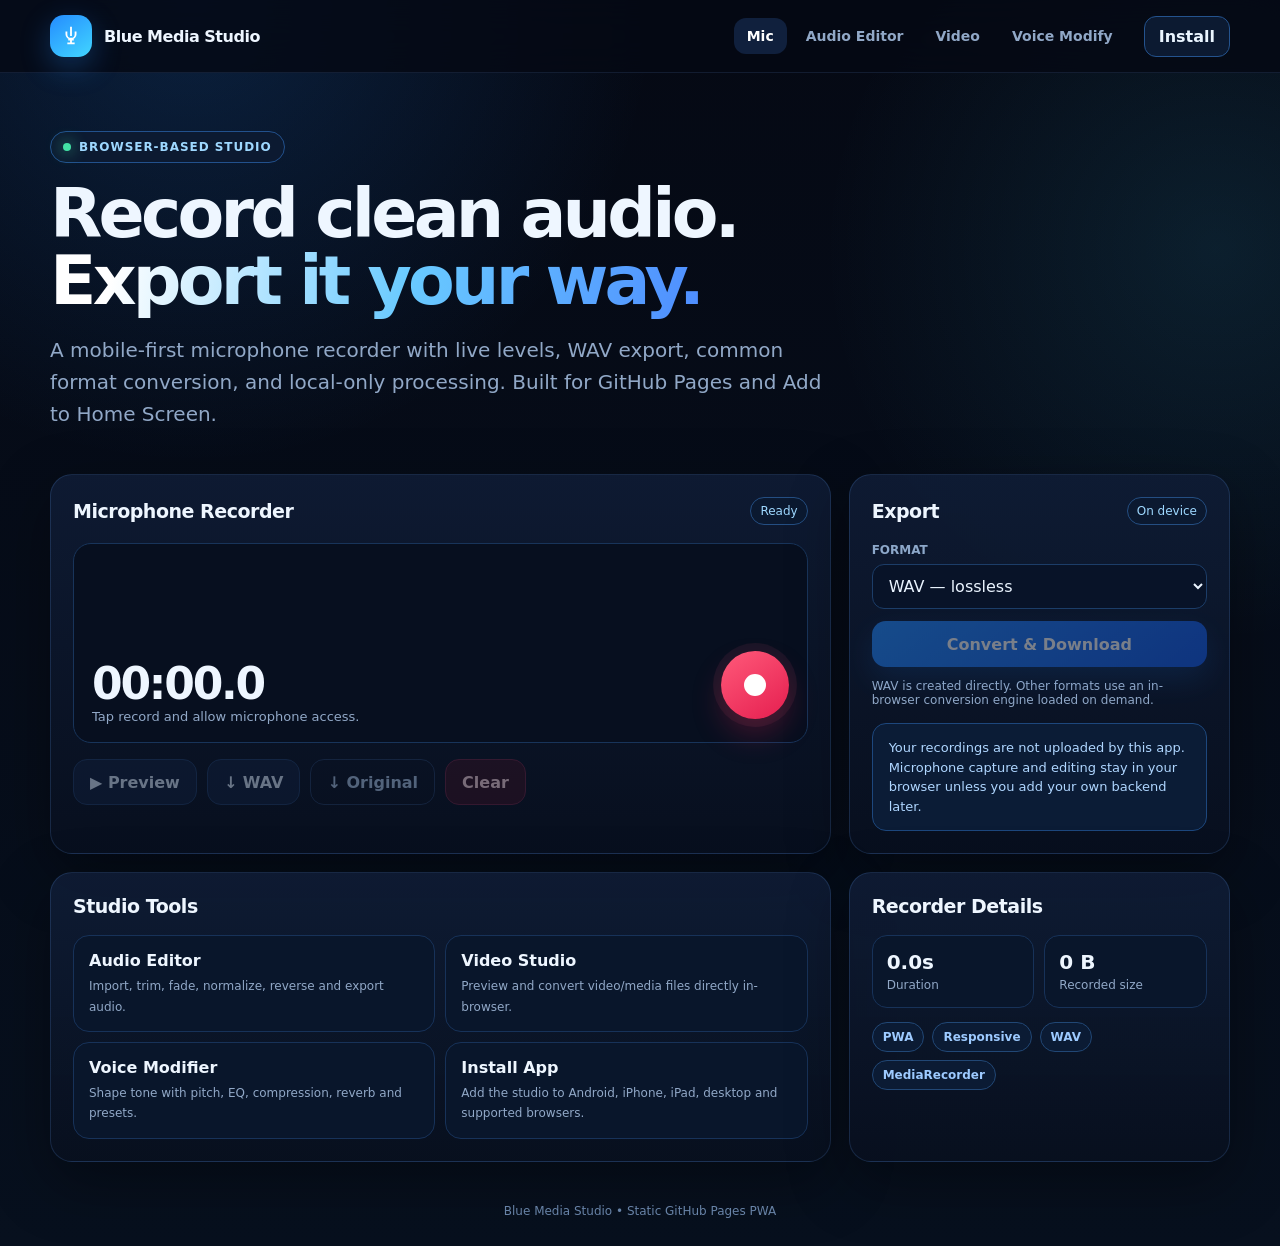
==== index.html @ 18052984 "Add files via upload" ====
<!doctype html><html lang="en"><head><meta charset="utf-8"><meta name="viewport" content="width=device-width,initial-scale=1,viewport-fit=cover"><meta name="theme-color" content="#07101e"><meta name="apple-mobile-web-app-capable" content="yes"><meta name="apple-mobile-web-app-status-bar-style" content="black-translucent"><meta name="apple-mobile-web-app-title" content="Blue Studio"><link rel="manifest" href="manifest.webmanifest"><link rel="icon" href="assets/icon.svg"><link rel="apple-touch-icon" href="assets/apple-touch-icon.png"><link rel="stylesheet" href="styles.css"><title>Blue Media Studio — Mic Recorder</title></head><body>
<header class="topbar"><div class="shell topbar-in"><a class="brand" href="index.html"><span class="logo"><svg viewBox="0 0 24 24" fill="none" stroke="white" stroke-width="2"><path d="M12 2v10m-5-5v3a5 5 0 0 0 10 0V7m-8 9h6m-3 0v4m-4 0h8"/></svg></span><span>Blue Media Studio</span></a><nav class="nav"><a class="active" href="index.html">Mic</a><a href="audio.html">Audio Editor</a><a href="video.html">Video</a><a href="voice.html">Voice Modify</a></nav><button class="install-btn" onclick="openInstall()">Install</button></div></header>
<main class="shell"><section class="hero"><span class="eyebrow"><span class="dot"></span>Browser-based studio</span><h1>Record clean audio. <span class="grad">Export it your way.</span></h1><p class="lead">A mobile-first microphone recorder with live levels, WAV export, common format conversion, and local-only processing. Built for GitHub Pages and Add to Home Screen.</p></section>
<section class="grid"><div class="card main-card"><div class="section-title"><h2>Microphone Recorder</h2><span class="badge" id="recFormat">Ready</span></div><div class="meter-wrap"><div class="meter" id="meter"></div><div class="row" style="justify-content:space-between"><div><div class="time" id="timer">00:00.0</div><div class="status" id="recStatus">Tap record and allow microphone access.</div></div><button class="btn record" id="recordBtn" aria-label="Start recording"><span class="inner"></span></button></div></div><div class="controls"><button class="btn secondary" id="playBtn" disabled>▶ Preview</button><button class="btn secondary" id="wavBtn" disabled>↓ WAV</button><button class="btn ghost" id="downloadNative" disabled>↓ Original</button><button class="btn danger" id="clearBtn" disabled>Clear</button></div><audio id="preview" controls style="width:100%;margin-top:16px;display:none"></audio></div>
<aside class="card side-card"><div class="section-title"><h2>Export</h2><span class="badge">On device</span></div><div class="field"><label>FORMAT</label><select id="exportFormat"><option value="wav">WAV — lossless</option><option value="mp3">MP3</option><option value="m4a">M4A / AAC</option><option value="flac">FLAC</option><option value="ogg">OGG</option><option value="opus">OPUS</option><option value="webm">WEBM</option></select></div><button class="btn primary" id="convertBtn" disabled style="width:100%;margin-top:12px">Convert & Download</button><p class="mini" id="convertStatus" style="margin:12px 0 0">WAV is created directly. Other formats use an in-browser conversion engine loaded on demand.</p><div class="note" style="margin-top:16px">Your recordings are not uploaded by this app. Microphone capture and editing stay in your browser unless you add your own backend later.</div></aside></section>
<section class="grid" style="margin-top:18px"><div class="card main-card"><div class="section-title"><h2>Studio Tools</h2></div><div class="quick-links"><a class="quick" href="audio.html"><b>Audio Editor</b><span>Import, trim, fade, normalize, reverse and export audio.</span></a><a class="quick" href="video.html"><b>Video Studio</b><span>Preview and convert video/media files directly in-browser.</span></a><a class="quick" href="voice.html"><b>Voice Modifier</b><span>Shape tone with pitch, EQ, compression, reverb and presets.</span></a><a class="quick" onclick="openInstall()" href="#"><b>Install App</b><span>Add the studio to Android, iPhone, iPad, desktop and supported browsers.</span></a></div></div><aside class="card side-card"><div class="section-title"><h2>Recorder Details</h2></div><div class="stat-grid"><div class="stat"><b id="durationStat">0.0s</b><span>Duration</span></div><div class="stat"><b id="sizeStat">0 B</b><span>Recorded size</span></div></div><div class="chips" style="margin-top:14px"><span class="chip">PWA</span><span class="chip">Responsive</span><span class="chip">WAV</span><span class="chip">MediaRecorder</span></div></aside></section></main><footer class="footer shell">Blue Media Studio • Static GitHub Pages PWA</footer>
<div class="modal" id="installModal"><div class="modal-card"><h3>Add Blue Media Studio to your device</h3><div id="installText"></div><div class="controls"><button class="btn primary" id="installNow">Install App</button><button class="btn ghost" id="closeInstall">Close</button></div></div></div>
<script src="common.js"></script><script src="recorder.js"></script></body></html>
---- styles.css ----
:root{--bg:#050914;--panel:#0a1327;--panel2:#0f1c35;--line:#1b3157;--text:#eef6ff;--muted:#91a8c7;--blue:#248cff;--cyan:#42d6ff;--blue2:#155be7;--danger:#ff5a7a;--good:#43e1a5;--shadow:0 20px 60px rgba(0,0,0,.35);--radius:22px}
*{box-sizing:border-box}html{background:var(--bg);scroll-behavior:smooth}body{margin:0;min-height:100vh;font-family:Inter,ui-sans-serif,system-ui,-apple-system,BlinkMacSystemFont,"Segoe UI",sans-serif;color:var(--text);background:radial-gradient(circle at 15% 0%,rgba(36,140,255,.18),transparent 28%),radial-gradient(circle at 95% 20%,rgba(66,214,255,.10),transparent 25%),linear-gradient(180deg,#050914 0%,#07101e 100%);padding-bottom:env(safe-area-inset-bottom)}
a{color:inherit;text-decoration:none}button,input,select{font:inherit}.shell{width:min(1180px,calc(100% - 28px));margin:0 auto}.topbar{position:sticky;top:0;z-index:50;background:rgba(5,9,20,.82);backdrop-filter:blur(18px);border-bottom:1px solid rgba(116,173,255,.12);padding-top:env(safe-area-inset-top)}.topbar-in{min-height:72px;display:flex;align-items:center;gap:18px}.brand{display:flex;align-items:center;gap:12px;font-weight:800;letter-spacing:-.03em}.logo{width:42px;height:42px;border-radius:14px;display:grid;place-items:center;background:linear-gradient(145deg,var(--blue),var(--cyan));box-shadow:0 10px 30px rgba(36,140,255,.3)}.logo svg{width:22px;height:22px}.nav{display:flex;gap:6px;margin-left:auto;overflow-x:auto;scrollbar-width:none}.nav::-webkit-scrollbar{display:none}.nav a{white-space:nowrap;padding:10px 13px;border-radius:12px;color:var(--muted);font-size:14px;font-weight:700}.nav a:hover,.nav a.active{background:#10203d;color:#fff}.install-btn{border:1px solid #24538e;background:#0c1a31;color:#eaf5ff;padding:10px 14px;border-radius:12px;font-weight:800;cursor:pointer}.hero{padding:58px 0 24px}.eyebrow{display:inline-flex;align-items:center;gap:8px;border:1px solid #22518d;background:#0c1a31;color:#9ed8ff;border-radius:999px;padding:8px 12px;font-size:12px;font-weight:800;letter-spacing:.08em;text-transform:uppercase}.dot{width:8px;height:8px;border-radius:50%;background:var(--good);box-shadow:0 0 16px var(--good)}h1{font-size:clamp(36px,6vw,68px);line-height:.98;letter-spacing:-.055em;margin:18px 0 16px;max-width:900px}.grad{background:linear-gradient(100deg,#fff 10%,#69caff 55%,#4e8dff);-webkit-background-clip:text;background-clip:text;color:transparent}.lead{color:var(--muted);font-size:clamp(16px,2vw,20px);line-height:1.6;max-width:780px}.grid{display:grid;grid-template-columns:repeat(12,1fr);gap:18px}.card{background:linear-gradient(180deg,rgba(15,28,53,.92),rgba(8,16,31,.94));border:1px solid rgba(96,155,235,.18);border-radius:var(--radius);box-shadow:var(--shadow)}.main-card{grid-column:span 8;padding:22px}.side-card{grid-column:span 4;padding:22px}.section-title{display:flex;align-items:center;justify-content:space-between;gap:10px;margin-bottom:18px}.section-title h2{font-size:19px;margin:0;letter-spacing:-.025em}.badge{font-size:12px;color:#9ed8ff;border:1px solid #244e82;border-radius:999px;padding:6px 9px;background:#0b1930}.meter-wrap{padding:18px;border-radius:18px;border:1px solid #18345a;background:#070f1f}.meter{height:84px;display:flex;align-items:flex-end;gap:4px}.bar{flex:1;min-width:3px;border-radius:999px;background:linear-gradient(180deg,var(--cyan),var(--blue));height:8px;transition:height .08s linear;opacity:.8}.time{font-variant-numeric:tabular-nums;font-size:44px;font-weight:800;letter-spacing:-.05em;margin:12px 0 0}.status{font-size:13px;color:var(--muted)}.controls{display:flex;flex-wrap:wrap;gap:10px;margin-top:16px}.btn{border:0;border-radius:14px;padding:12px 16px;font-weight:850;cursor:pointer;display:inline-flex;align-items:center;justify-content:center;gap:9px;min-height:46px;transition:transform .15s ease,filter .15s ease}.btn:hover{transform:translateY(-1px);filter:brightness(1.08)}.btn:disabled{opacity:.45;cursor:not-allowed;transform:none}.primary{background:linear-gradient(135deg,var(--blue),var(--blue2));color:#fff;box-shadow:0 12px 30px rgba(36,140,255,.25)}.secondary{background:#10203d;color:#dcecff;border:1px solid #203d68}.danger{background:#351224;color:#ffd9e1;border:1px solid #6a2341}.ghost{background:transparent;color:#acc6e7;border:1px solid #223a60}.record{width:68px;height:68px;border-radius:50%;padding:0;background:linear-gradient(145deg,#ff5a7a,#e51e4f);box-shadow:0 0 0 8px rgba(255,90,122,.08),0 16px 30px rgba(229,30,79,.25)}.record .inner{width:22px;height:22px;background:#fff;border-radius:50%}.record.recording .inner{border-radius:5px;width:20px;height:20px}.row{display:flex;gap:12px;align-items:center;flex-wrap:wrap}.field{display:flex;flex-direction:column;gap:7px;flex:1;min-width:150px}.field label{font-size:12px;color:#8da8ca;font-weight:800}.field input,.field select{width:100%;background:#081328;border:1px solid #1c3d68;color:#eaf4ff;border-radius:12px;padding:11px 12px;outline:none}.field input:focus,.field select:focus{border-color:#3c91ff;box-shadow:0 0 0 3px rgba(60,145,255,.12)}.file-drop{border:1px dashed #2f5d98;border-radius:18px;min-height:170px;padding:24px;display:grid;place-items:center;text-align:center;background:rgba(10,28,55,.55);cursor:pointer}.file-drop.drag{background:#0f2a52;border-color:#5ecbff}.file-drop strong{display:block;font-size:18px}.file-drop small{display:block;color:var(--muted);margin-top:8px;line-height:1.45}.file-input{display:none}.track{margin-top:16px}.wave{width:100%;height:180px;border-radius:16px;background:#061021;border:1px solid #173259;display:block;touch-action:none}.transport{display:flex;align-items:center;gap:10px;margin-top:10px}.transport .grow{flex:1}.range{width:100%;accent-color:var(--blue)}.stat-grid{display:grid;grid-template-columns:repeat(2,minmax(0,1fr));gap:10px}.stat{background:#09162b;border:1px solid #173259;border-radius:15px;padding:14px}.stat b{display:block;font-size:20px}.stat span{font-size:12px;color:var(--muted)}.quick-links{display:grid;grid-template-columns:repeat(2,1fr);gap:10px}.quick{padding:15px;border-radius:16px;background:#09162b;border:1px solid #173259}.quick b{display:block;margin-bottom:5px}.quick span{font-size:12px;color:var(--muted);line-height:1.45}.note{padding:14px 16px;border-radius:14px;background:#0b1c36;border:1px solid #1d477d;color:#afd6ff;font-size:13px;line-height:1.5}.warning{background:#2d1f0b;border-color:#61471a;color:#ffd89a}.success{background:#0a291f;border-color:#176044;color:#bfffe6}.footer{padding:42px 0 28px;color:#6883a7;font-size:12px;text-align:center}.modal{position:fixed;inset:0;background:rgba(0,0,0,.66);display:none;place-items:center;padding:20px;z-index:100}.modal.show{display:grid}.modal-card{width:min(560px,100%);background:#08152a;border:1px solid #25528c;border-radius:24px;padding:22px;box-shadow:0 28px 90px rgba(0,0,0,.55)}.modal-card h3{margin:0 0 12px}.modal-card p,.modal-card li{color:#a9c0df;line-height:1.55}.chips{display:flex;gap:8px;flex-wrap:wrap}.chip{padding:7px 10px;border-radius:999px;background:#0b1b34;border:1px solid #214775;color:#9dcaff;font-size:12px;font-weight:800}.video-preview{width:100%;max-height:58vh;background:#000;border-radius:16px;border:1px solid #173259}.fx-grid{display:grid;grid-template-columns:repeat(2,minmax(0,1fr));gap:12px}.preset-grid{display:grid;grid-template-columns:repeat(3,minmax(0,1fr));gap:10px}.preset{background:#09162b;border:1px solid #173259;border-radius:15px;padding:13px;cursor:pointer;color:#dbeaff;text-align:left}.preset.active{border-color:#45a4ff;background:#0b2447}.preset small{display:block;color:#7793b8;margin-top:3px}.mini{font-size:12px;color:var(--muted)}
@media(max-width:900px){.main-card,.side-card{grid-column:span 12}.nav{order:3;width:100%;margin:0}.topbar-in{flex-wrap:wrap;padding:10px 0 8px}.install-btn{margin-left:auto}.hero{padding-top:34px}.fx-grid{grid-template-columns:1fr}.preset-grid{grid-template-columns:repeat(2,1fr)}}
@media(max-width:560px){.shell{width:min(100% - 18px,1180px)}.hero{padding-top:25px}h1{font-size:42px}.main-card,.side-card{padding:16px;border-radius:18px}.time{font-size:38px}.controls>.btn:not(.record){flex:1}.stat-grid,.quick-links,.preset-grid{grid-template-columns:1fr}.topbar-in{gap:8px}.brand span{font-size:15px}.logo{width:38px;height:38px}.nav a{padding:9px 10px;font-size:13px}.wave{height:150px}.file-drop{min-height:150px}.fx-grid{grid-template-columns:1fr}}
@media(display-mode:standalone){.install-btn{display:none}.topbar{padding-top:env(safe-area-inset-top)}}
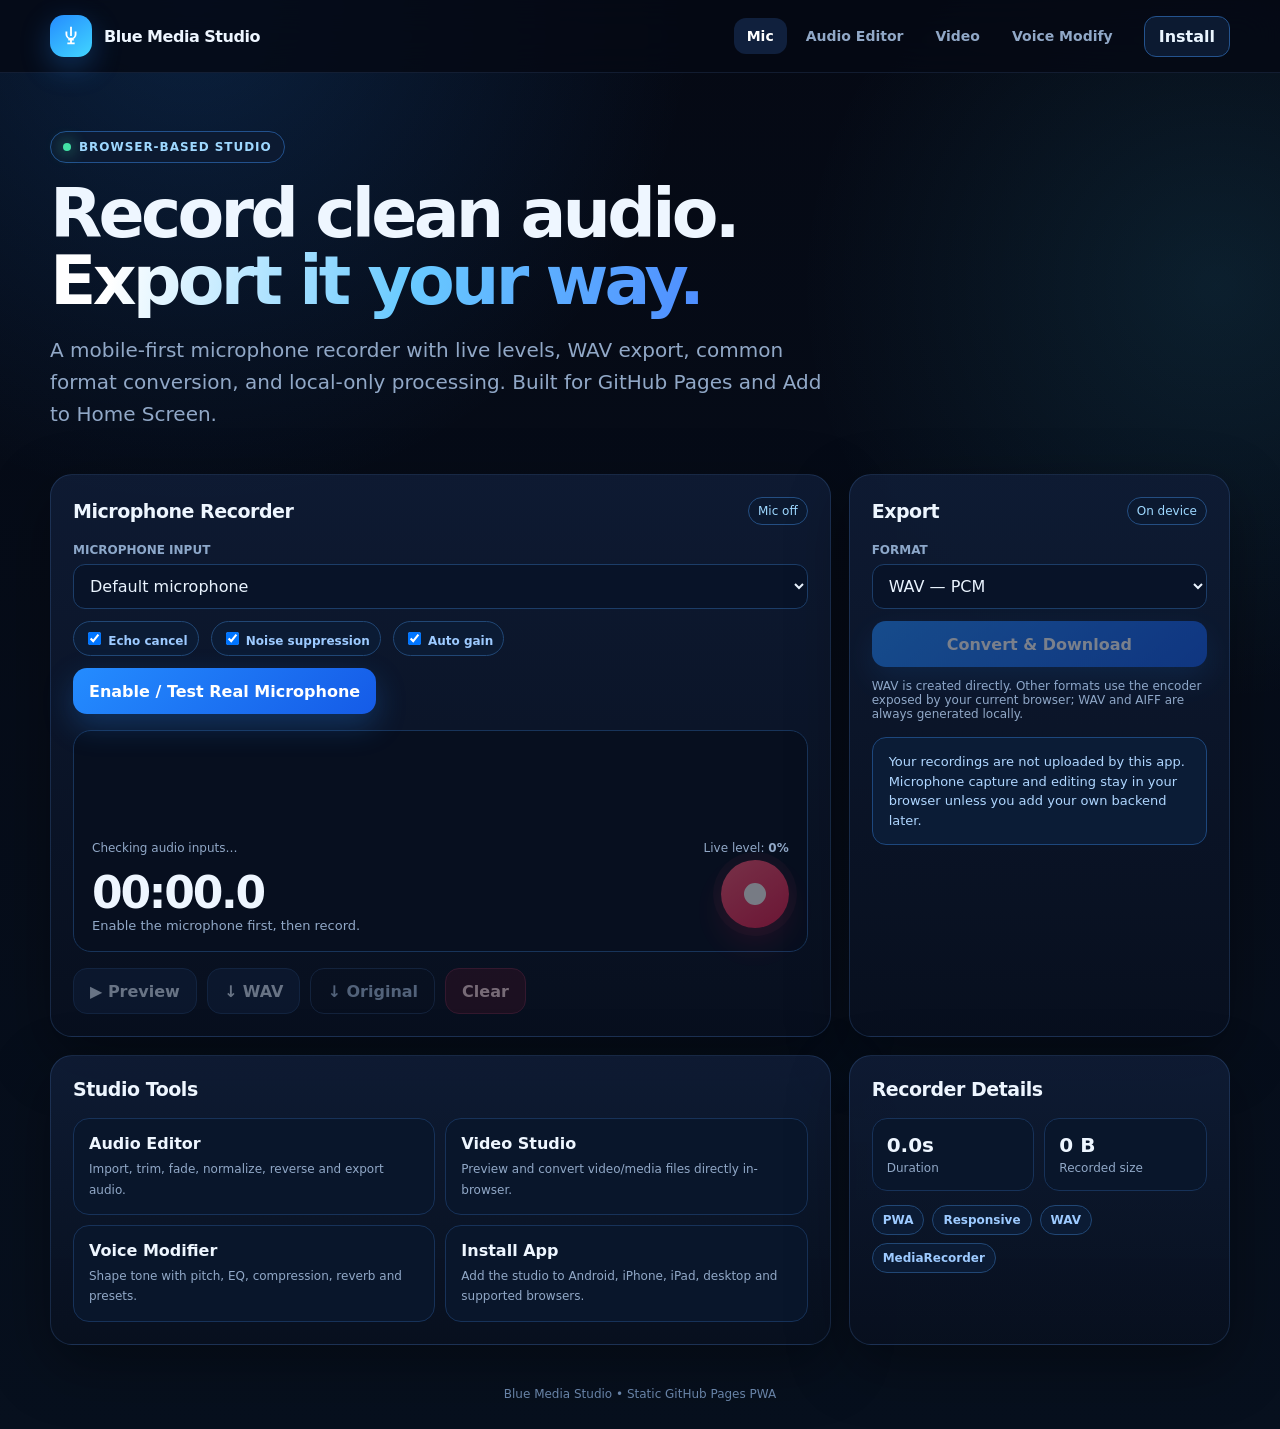
==== commit 1b7af8e8: "Add files via upload" ====
--- a/index.html
+++ b/index.html
@@ -1,8 +1,8 @@
 <!doctype html><html lang="en"><head><meta charset="utf-8"><meta name="viewport" content="width=device-width,initial-scale=1,viewport-fit=cover"><meta name="theme-color" content="#07101e"><meta name="apple-mobile-web-app-capable" content="yes"><meta name="apple-mobile-web-app-status-bar-style" content="black-translucent"><meta name="apple-mobile-web-app-title" content="Blue Studio"><link rel="manifest" href="manifest.webmanifest"><link rel="icon" href="assets/icon.svg"><link rel="apple-touch-icon" href="assets/apple-touch-icon.png"><link rel="stylesheet" href="styles.css"><title>Blue Media Studio — Mic Recorder</title></head><body>
 <header class="topbar"><div class="shell topbar-in"><a class="brand" href="index.html"><span class="logo"><svg viewBox="0 0 24 24" fill="none" stroke="white" stroke-width="2"><path d="M12 2v10m-5-5v3a5 5 0 0 0 10 0V7m-8 9h6m-3 0v4m-4 0h8"/></svg></span><span>Blue Media Studio</span></a><nav class="nav"><a class="active" href="index.html">Mic</a><a href="audio.html">Audio Editor</a><a href="video.html">Video</a><a href="voice.html">Voice Modify</a></nav><button class="install-btn" onclick="openInstall()">Install</button></div></header>
 <main class="shell"><section class="hero"><span class="eyebrow"><span class="dot"></span>Browser-based studio</span><h1>Record clean audio. <span class="grad">Export it your way.</span></h1><p class="lead">A mobile-first microphone recorder with live levels, WAV export, common format conversion, and local-only processing. Built for GitHub Pages and Add to Home Screen.</p></section>
-<section class="grid"><div class="card main-card"><div class="section-title"><h2>Microphone Recorder</h2><span class="badge" id="recFormat">Ready</span></div><div class="meter-wrap"><div class="meter" id="meter"></div><div class="row" style="justify-content:space-between"><div><div class="time" id="timer">00:00.0</div><div class="status" id="recStatus">Tap record and allow microphone access.</div></div><button class="btn record" id="recordBtn" aria-label="Start recording"><span class="inner"></span></button></div></div><div class="controls"><button class="btn secondary" id="playBtn" disabled>▶ Preview</button><button class="btn secondary" id="wavBtn" disabled>↓ WAV</button><button class="btn ghost" id="downloadNative" disabled>↓ Original</button><button class="btn danger" id="clearBtn" disabled>Clear</button></div><audio id="preview" controls style="width:100%;margin-top:16px;display:none"></audio></div>
-<aside class="card side-card"><div class="section-title"><h2>Export</h2><span class="badge">On device</span></div><div class="field"><label>FORMAT</label><select id="exportFormat"><option value="wav">WAV — lossless</option><option value="mp3">MP3</option><option value="m4a">M4A / AAC</option><option value="flac">FLAC</option><option value="ogg">OGG</option><option value="opus">OPUS</option><option value="webm">WEBM</option></select></div><button class="btn primary" id="convertBtn" disabled style="width:100%;margin-top:12px">Convert & Download</button><p class="mini" id="convertStatus" style="margin:12px 0 0">WAV is created directly. Other formats use an in-browser conversion engine loaded on demand.</p><div class="note" style="margin-top:16px">Your recordings are not uploaded by this app. Microphone capture and editing stay in your browser unless you add your own backend later.</div></aside></section>
+<section class="grid"><div class="card main-card"><div class="section-title"><h2>Microphone Recorder</h2><span class="badge" id="micState">Mic off</span></div><div class="field" style="margin-bottom:12px"><label>MICROPHONE INPUT</label><select id="micDevice"><option value="">Default microphone</option></select></div><div class="row" style="margin-bottom:12px"><label class="chip"><input id="echoCancel" type="checkbox" checked> Echo cancel</label><label class="chip"><input id="noiseSuppress" type="checkbox" checked> Noise suppression</label><label class="chip"><input id="autoGain" type="checkbox" checked> Auto gain</label></div><button class="btn primary" id="enableMic" type="button" style="margin-bottom:16px">Enable / Test Real Microphone</button><div class="meter-wrap"><div class="meter" id="meter"></div><div class="row" style="justify-content:space-between;margin-top:8px"><span class="mini" id="micCount">Checking audio inputs…</span><span class="mini">Live level: <b id="liveLevel">0%</b></span></div><div class="row" style="justify-content:space-between"><div><div class="time" id="timer">00:00.0</div><div class="status" id="recStatus">Enable the microphone first, then record.</div></div><button class="btn record" id="recordBtn" disabled aria-label="Start recording"><span class="inner"></span></button></div></div><div class="controls"><button class="btn secondary" id="playBtn" disabled>▶ Preview</button><button class="btn secondary" id="wavBtn" disabled>↓ WAV</button><button class="btn ghost" id="downloadNative" disabled>↓ Original</button><button class="btn danger" id="clearBtn" disabled>Clear</button></div><audio id="preview" controls style="width:100%;margin-top:16px;display:none"></audio></div>
+<aside class="card side-card"><div class="section-title"><h2>Export</h2><span class="badge">On device</span></div><div class="field"><label>FORMAT</label><select id="exportFormat"><option value="wav">WAV — PCM</option><option value="aiff">AIFF — PCM</option><option value="mp3">MP3</option><option value="m4a">M4A / AAC</option><option value="ogg">OGG</option><option value="opus">OPUS</option><option value="webm">WEBM</option></select></div><button class="btn primary" id="convertBtn" disabled style="width:100%;margin-top:12px">Convert & Download</button><p class="mini" id="convertStatus" style="margin:12px 0 0">WAV is created directly. Other formats use the encoder exposed by your current browser; WAV and AIFF are always generated locally.</p><div class="note" style="margin-top:16px">Your recordings are not uploaded by this app. Microphone capture and editing stay in your browser unless you add your own backend later.</div></aside></section>
 <section class="grid" style="margin-top:18px"><div class="card main-card"><div class="section-title"><h2>Studio Tools</h2></div><div class="quick-links"><a class="quick" href="audio.html"><b>Audio Editor</b><span>Import, trim, fade, normalize, reverse and export audio.</span></a><a class="quick" href="video.html"><b>Video Studio</b><span>Preview and convert video/media files directly in-browser.</span></a><a class="quick" href="voice.html"><b>Voice Modifier</b><span>Shape tone with pitch, EQ, compression, reverb and presets.</span></a><a class="quick" onclick="openInstall()" href="#"><b>Install App</b><span>Add the studio to Android, iPhone, iPad, desktop and supported browsers.</span></a></div></div><aside class="card side-card"><div class="section-title"><h2>Recorder Details</h2></div><div class="stat-grid"><div class="stat"><b id="durationStat">0.0s</b><span>Duration</span></div><div class="stat"><b id="sizeStat">0 B</b><span>Recorded size</span></div></div><div class="chips" style="margin-top:14px"><span class="chip">PWA</span><span class="chip">Responsive</span><span class="chip">WAV</span><span class="chip">MediaRecorder</span></div></aside></section></main><footer class="footer shell">Blue Media Studio • Static GitHub Pages PWA</footer>
 <div class="modal" id="installModal"><div class="modal-card"><h3>Add Blue Media Studio to your device</h3><div id="installText"></div><div class="controls"><button class="btn primary" id="installNow">Install App</button><button class="btn ghost" id="closeInstall">Close</button></div></div></div>
 <script src="common.js"></script><script src="recorder.js"></script></body></html>
